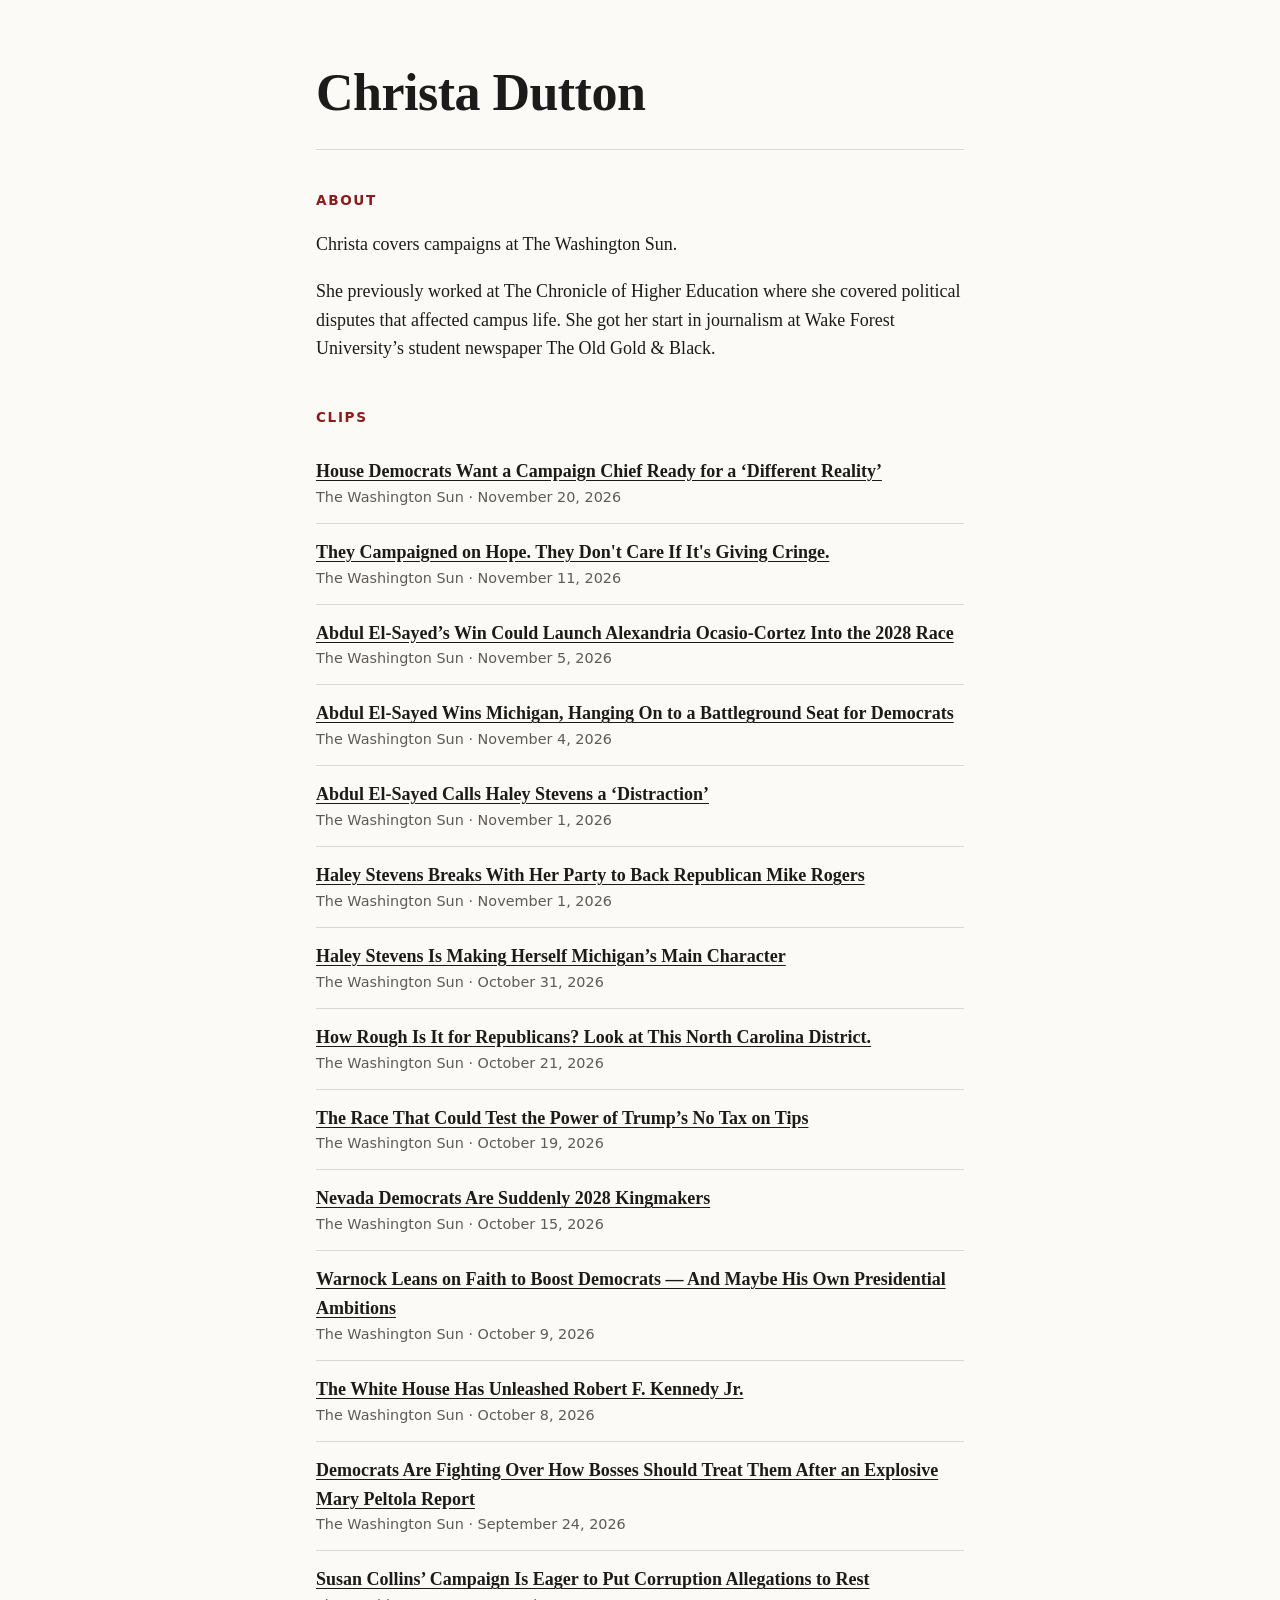
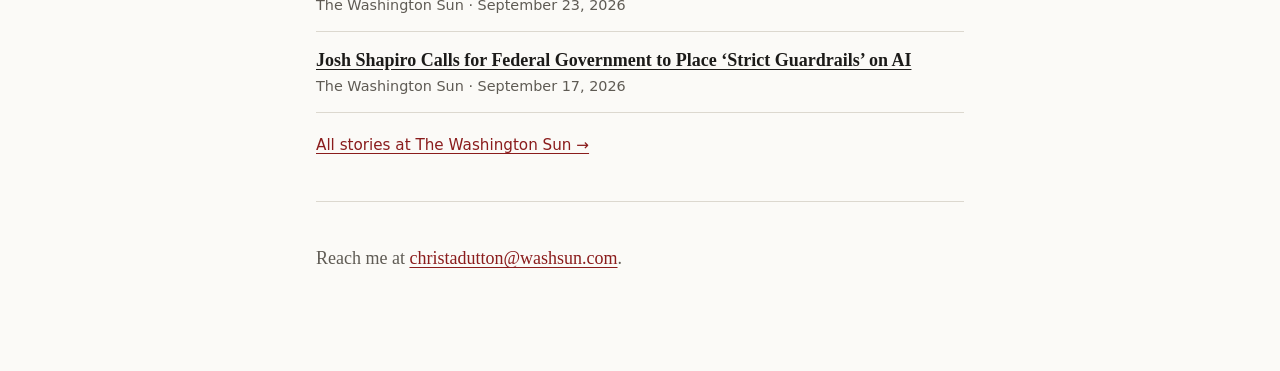
==== index.html @ 58c681e5 "Remove subtitle under name Co-Authored-By: Claude Opus 5.5 <noreply@anthropic.com> Claude-Session: h" ====
<!doctype html>
<html lang="en">
<head>
  <meta charset="utf-8">
  <meta name="viewport" content="width=device-width, initial-scale=1">
  <title>Christa Dutton</title>
  <meta name="description" content="Christa Dutton, campaigns reporter at The Washington Sun.">
  <style>
    :root {
      --bg: #fbfaf7;
      --text: #1c1b19;
      --muted: #5f5b54;
      --rule: #dcd8cf;
      --accent: #8a1c1c;
      --placeholder-bg: #f1eee6;
    }
    @media (prefers-color-scheme: dark) {
      :root {
        --bg: #141413;
        --text: #eeece7;
        --muted: #a8a49c;
        --rule: #34322e;
        --accent: #e07a6e;
        --placeholder-bg: #1e1d1b;
      }
    }
    * { box-sizing: border-box; }
    body {
      margin: 0;
      background: var(--bg);
      color: var(--text);
      font-family: Georgia, "Times New Roman", serif;
      font-size: 1.125rem;
      line-height: 1.6;
    }
    main {
      max-width: 680px;
      margin: 0 auto;
      padding: 64px 16px 80px;
    }
    header {
      border-bottom: 1px solid var(--rule);
      padding-bottom: 28px;
      margin-bottom: 40px;
    }
    h1 {
      margin: 0;
      font-size: clamp(2.25rem, 7vw, 3.25rem);
      line-height: 1.1;
      letter-spacing: -0.01em;
    }
    section { margin-bottom: 44px; }
    h2 {
      margin: 0 0 14px;
      font-family: system-ui, -apple-system, "Segoe UI", Roboto, sans-serif;
      font-size: 0.85rem;
      font-weight: 700;
      letter-spacing: 0.12em;
      text-transform: uppercase;
      color: var(--accent);
    }
    .placeholder {
      margin: 0;
      padding: 16px 18px;
      border: 1px dashed var(--rule);
      border-radius: 6px;
      background: var(--placeholder-bg);
      color: var(--muted);
      font-style: italic;
    }
    .clips {
      list-style: none;
      margin: 0;
      padding: 0;
    }
    .clips li {
      padding: 14px 0;
      border-bottom: 1px solid var(--rule);
    }
    .clips a { color: var(--text); font-weight: 700; }
    .clips .meta {
      display: block;
      color: var(--muted);
      font-family: system-ui, -apple-system, "Segoe UI", Roboto, sans-serif;
      font-size: 0.9rem;
    }
    .more { margin: 20px 0 0; font-family: system-ui, -apple-system, "Segoe UI", Roboto, sans-serif; font-size: 0.95rem; }
    a { color: var(--accent); text-underline-offset: 3px; }
    a:hover { text-decoration-thickness: 2px; }
    footer {
      border-top: 1px solid var(--rule);
      padding-top: 24px;
      color: var(--muted);
    }
  </style>
</head>
<body>
  <main>
    <header>
      <h1>Christa Dutton</h1>
    </header>

    <section id="about">
      <h2>About</h2>
      <p>Christa covers campaigns at The Washington Sun.</p>
      <p>She previously worked at The Chronicle of Higher Education where she covered political disputes that affected campus life. She got her start in journalism at Wake Forest University’s student newspaper The Old Gold &amp; Black.</p>
    </section>

    <section id="clips">
      <h2>Clips</h2>
      <!--
        CLIPS: to add a story, copy one <li>...</li> block below, paste it
        at the top of the list, and change the link, headline and date.
      -->
      <ul class="clips">
        <li>
          <a href="https://www.washingtonsun.com/campaigns/house-democrats-dccc-campaign-chief">House Democrats Want a Campaign Chief Ready for a ‘Different Reality’</a>
          <span class="meta">The Washington Sun · November 20, 2026</span>
        </li>
        <li>
          <a href="https://www.washingtonsun.com/congress/millennial-genz-politicians-hope-change">They Campaigned on Hope. They Don't Care If It's Giving Cringe.</a>
          <span class="meta">The Washington Sun · November 11, 2026</span>
        </li>
        <li>
          <a href="https://www.washingtonsun.com/campaigns/el-sayed-alexandria-ocasio-cortez-2028">Abdul El-Sayed’s Win Could Launch Alexandria Ocasio-Cortez Into the 2028 Race</a>
          <span class="meta">The Washington Sun · November 5, 2026</span>
        </li>
        <li>
          <a href="https://www.washingtonsun.com/campaigns/michigan-senate-midterm-results-2026">Abdul El-Sayed Wins Michigan, Hanging On to a Battleground Seat for Democrats</a>
          <span class="meta">The Washington Sun · November 4, 2026</span>
        </li>
        <li>
          <a href="https://www.washingtonsun.com/campaigns/abdul-el-sayed-haley-stevens-endorsement-reaction">Abdul El-Sayed Calls Haley Stevens a ‘Distraction’</a>
          <span class="meta">The Washington Sun · November 1, 2026</span>
        </li>
        <li>
          <a href="https://www.washingtonsun.com/campaigns/haley-stevens-event-mike-rogers">Haley Stevens Breaks With Her Party to Back Republican Mike Rogers</a>
          <span class="meta">The Washington Sun · November 1, 2026</span>
        </li>
        <li>
          <a href="https://www.washingtonsun.com/campaigns/haley-stevens-michigan-senate-general-election">Haley Stevens Is Making Herself Michigan’s Main Character</a>
          <span class="meta">The Washington Sun · October 31, 2026</span>
        </li>
        <li>
          <a href="https://www.washingtonsun.com/campaigns/north-carolina-ager-balkcom-midterms-race">How Rough Is It for Republicans? Look at This North Carolina District.</a>
          <span class="meta">The Washington Sun · October 21, 2026</span>
        </li>
        <li>
          <a href="https://www.washingtonsun.com/campaigns/no-tax-on-tips-nevada-third-district">The Race That Could Test the Power of Trump’s No Tax on Tips</a>
          <span class="meta">The Washington Sun · October 19, 2026</span>
        </li>
        <li>
          <a href="https://www.washingtonsun.com/campaigns/nevada-democrats-2028-kingmakers">Nevada Democrats Are Suddenly 2028 Kingmakers</a>
          <span class="meta">The Washington Sun · October 15, 2026</span>
        </li>
        <li>
          <a href="https://www.washingtonsun.com/campaigns/raphael-warnock-midterms-2028-presidential-race-faith">Warnock Leans on Faith to Boost Democrats — And Maybe His Own Presidential Ambitions</a>
          <span class="meta">The Washington Sun · October 9, 2026</span>
        </li>
        <li>
          <a href="https://www.washingtonsun.com/health-science/white-house-unleashed-robert-f-kennedy-jr">The White House Has Unleashed Robert F. Kennedy Jr.</a>
          <span class="meta">The Washington Sun · October 8, 2026</span>
        </li>
        <li>
          <a href="https://www.washingtonsun.com/campaigns/democratic-staffers-standards-mary-peltola">Democrats Are Fighting Over How Bosses Should Treat Them After an Explosive Mary Peltola Report</a>
          <span class="meta">The Washington Sun · September 24, 2026</span>
        </li>
        <li>
          <a href="https://www.washingtonsun.com/campaigns/susan-collins-campaign-corruption-allegations-response">Susan Collins’ Campaign Is Eager to Put Corruption Allegations to Rest</a>
          <span class="meta">The Washington Sun · September 23, 2026</span>
        </li>
        <li>
          <a href="https://www.washingtonsun.com/2028-election/josh-shapiro-federal-government-strict-guardrails-ai">Josh Shapiro Calls for Federal Government to Place ‘Strict Guardrails’ on AI</a>
          <span class="meta">The Washington Sun · September 17, 2026</span>
        </li>
      </ul>
      <p class="more"><a href="https://www.washingtonsun.com/christa-dutton">All stories at The Washington Sun →</a></p>
    </section>

    <footer>
      <p>Reach me at <a href="mailto:christadutton@washsun.com">christadutton@washsun.com</a>.</p>
    </footer>
  </main>
</body>
</html>
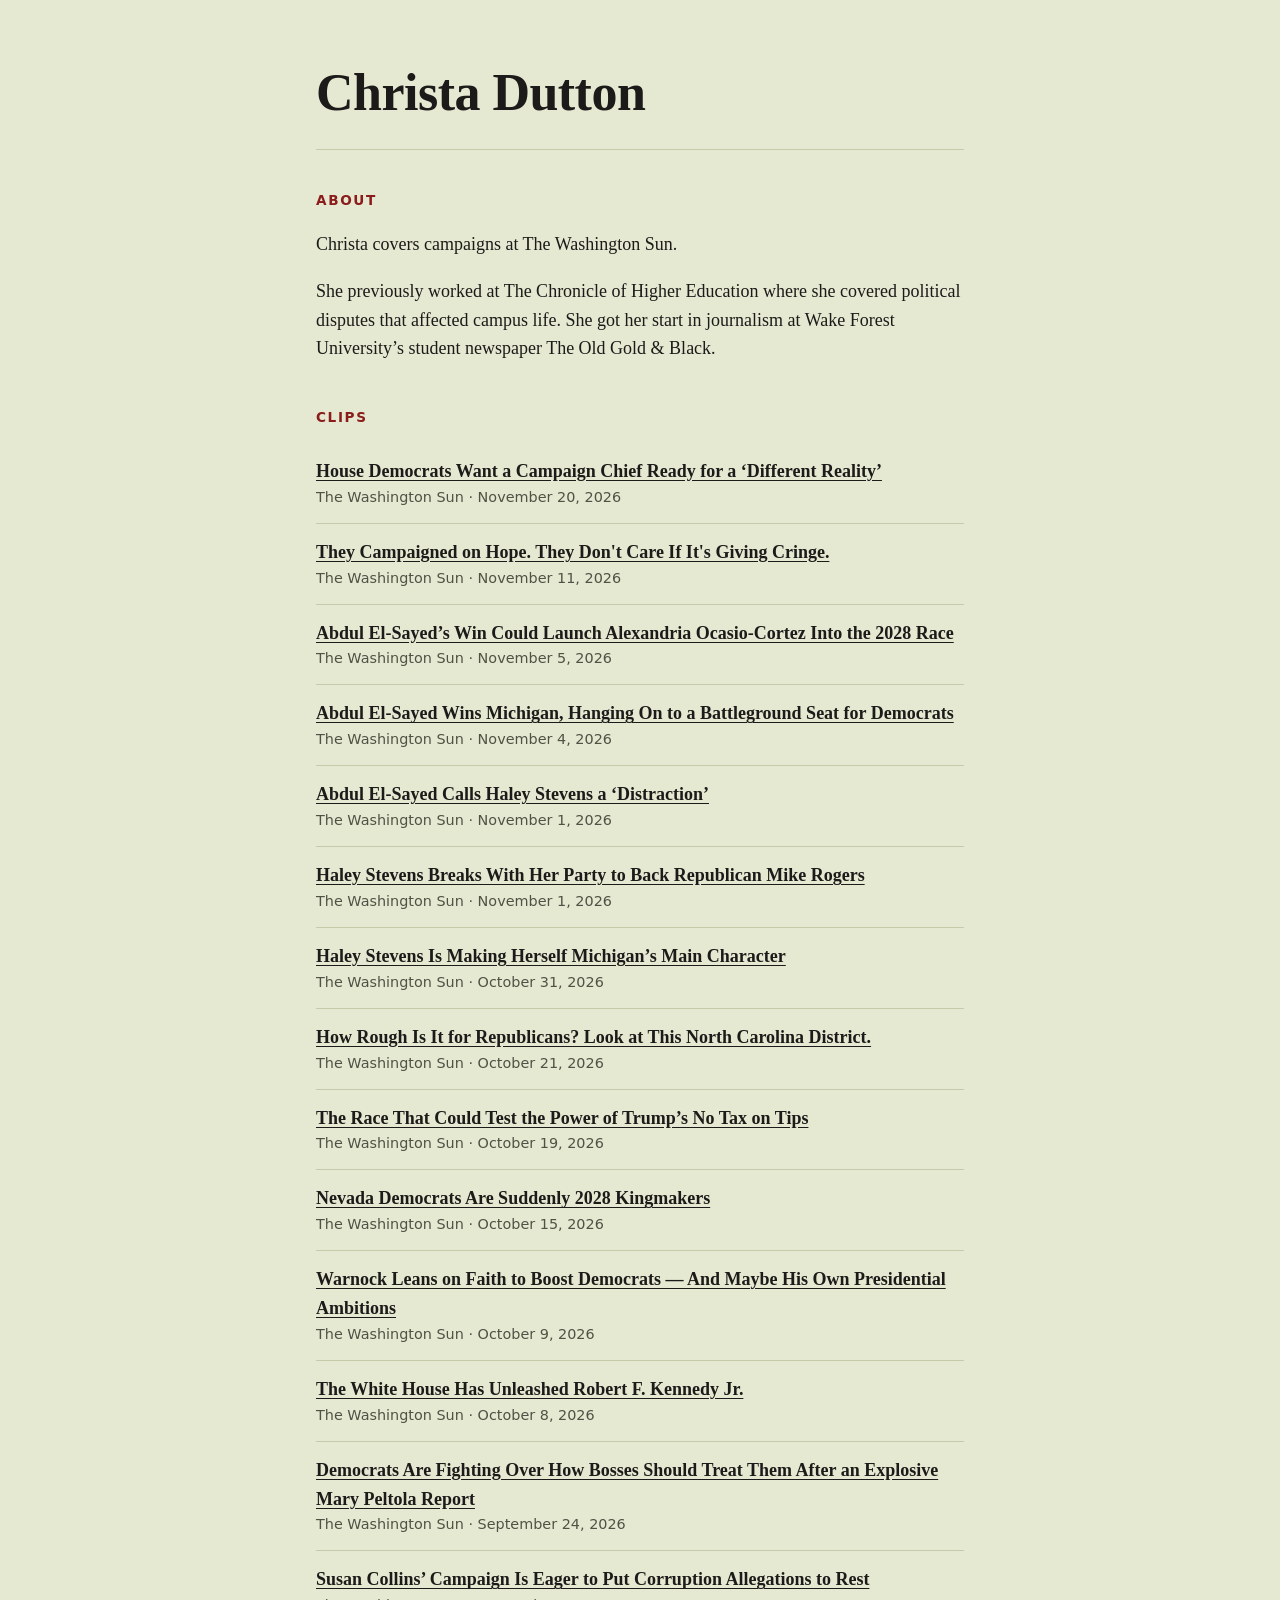
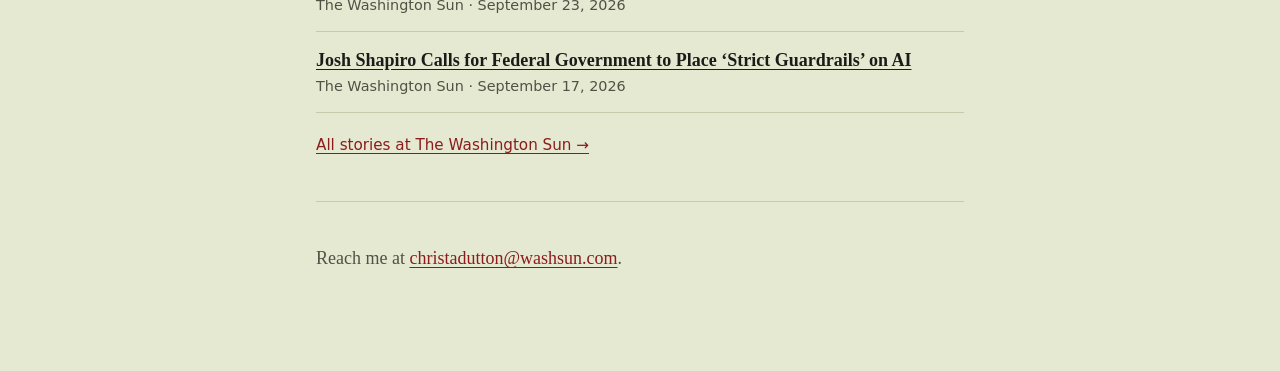
==== commit d3c6d516: "Change background to light olive green Co-Authored-By: Claude Opus 5.5 <noreply@anthropic.com> Claud" ====
--- a/index.html
+++ b/index.html
@@ -7,21 +7,21 @@
   <meta name="description" content="Christa Dutton, campaigns reporter at The Washington Sun.">
   <style>
     :root {
-      --bg: #fbfaf7;
+      --bg: #e6e9d2;
       --text: #1c1b19;
-      --muted: #5f5b54;
-      --rule: #dcd8cf;
+      --muted: #4f5244;
+      --rule: #c5cba8;
       --accent: #8a1c1c;
-      --placeholder-bg: #f1eee6;
+      --placeholder-bg: #dce0c3;
     }
     @media (prefers-color-scheme: dark) {
       :root {
-        --bg: #141413;
+        --bg: #1d2016;
         --text: #eeece7;
         --muted: #a8a49c;
-        --rule: #34322e;
+        --rule: #3b402d;
         --accent: #e07a6e;
-        --placeholder-bg: #1e1d1b;
+        --placeholder-bg: #262a1d;
       }
     }
     * { box-sizing: border-box; }
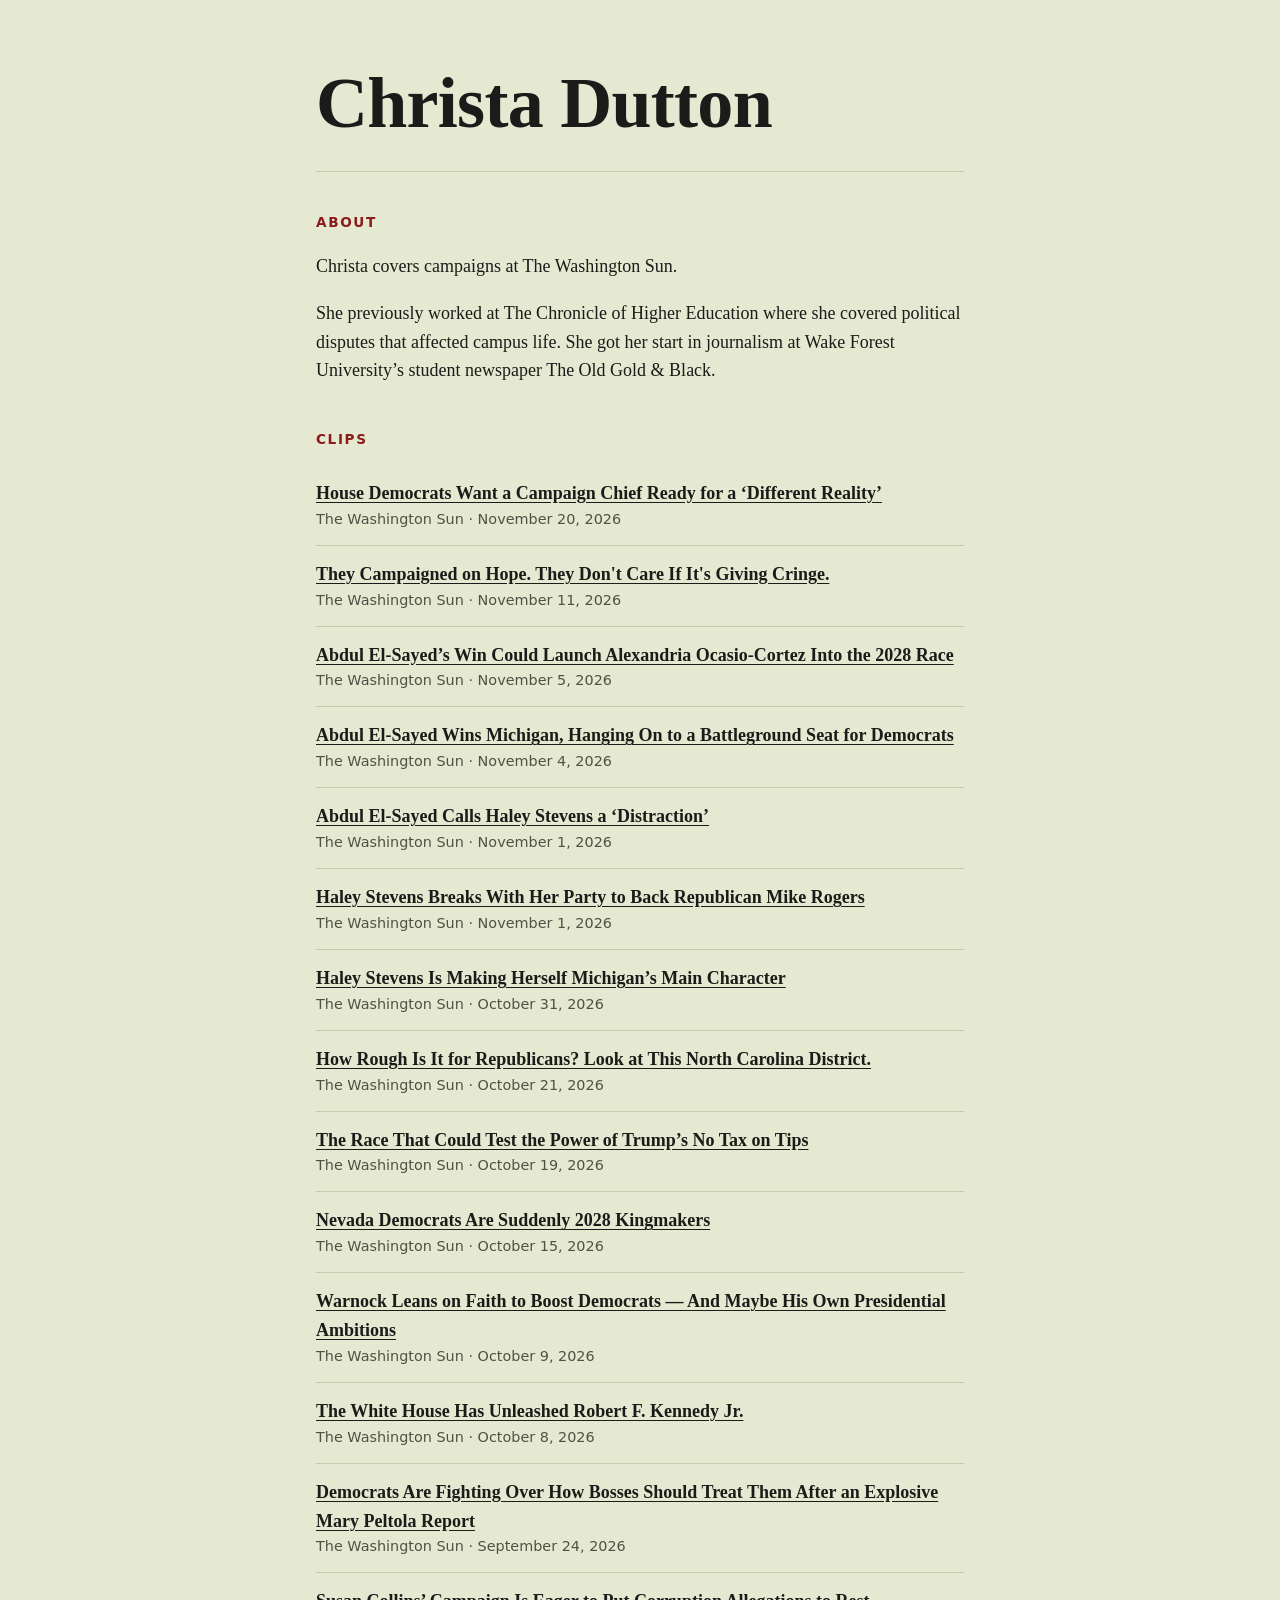
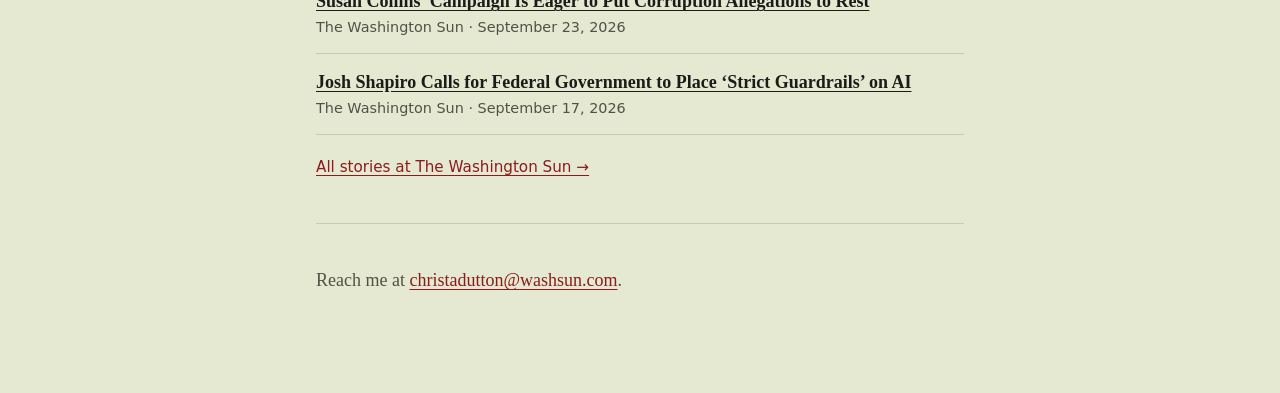
==== commit c433b478: "Enlarge name heading Co-Authored-By: Claude Opus 5.5 <noreply@anthropic.com> Claude-Session: https:/" ====
--- a/index.html
+++ b/index.html
@@ -45,7 +45,7 @@
     }
     h1 {
       margin: 0;
-      font-size: clamp(2.25rem, 7vw, 3.25rem);
+      font-size: clamp(2.75rem, 10vw, 4.5rem);
       line-height: 1.1;
       letter-spacing: -0.01em;
     }
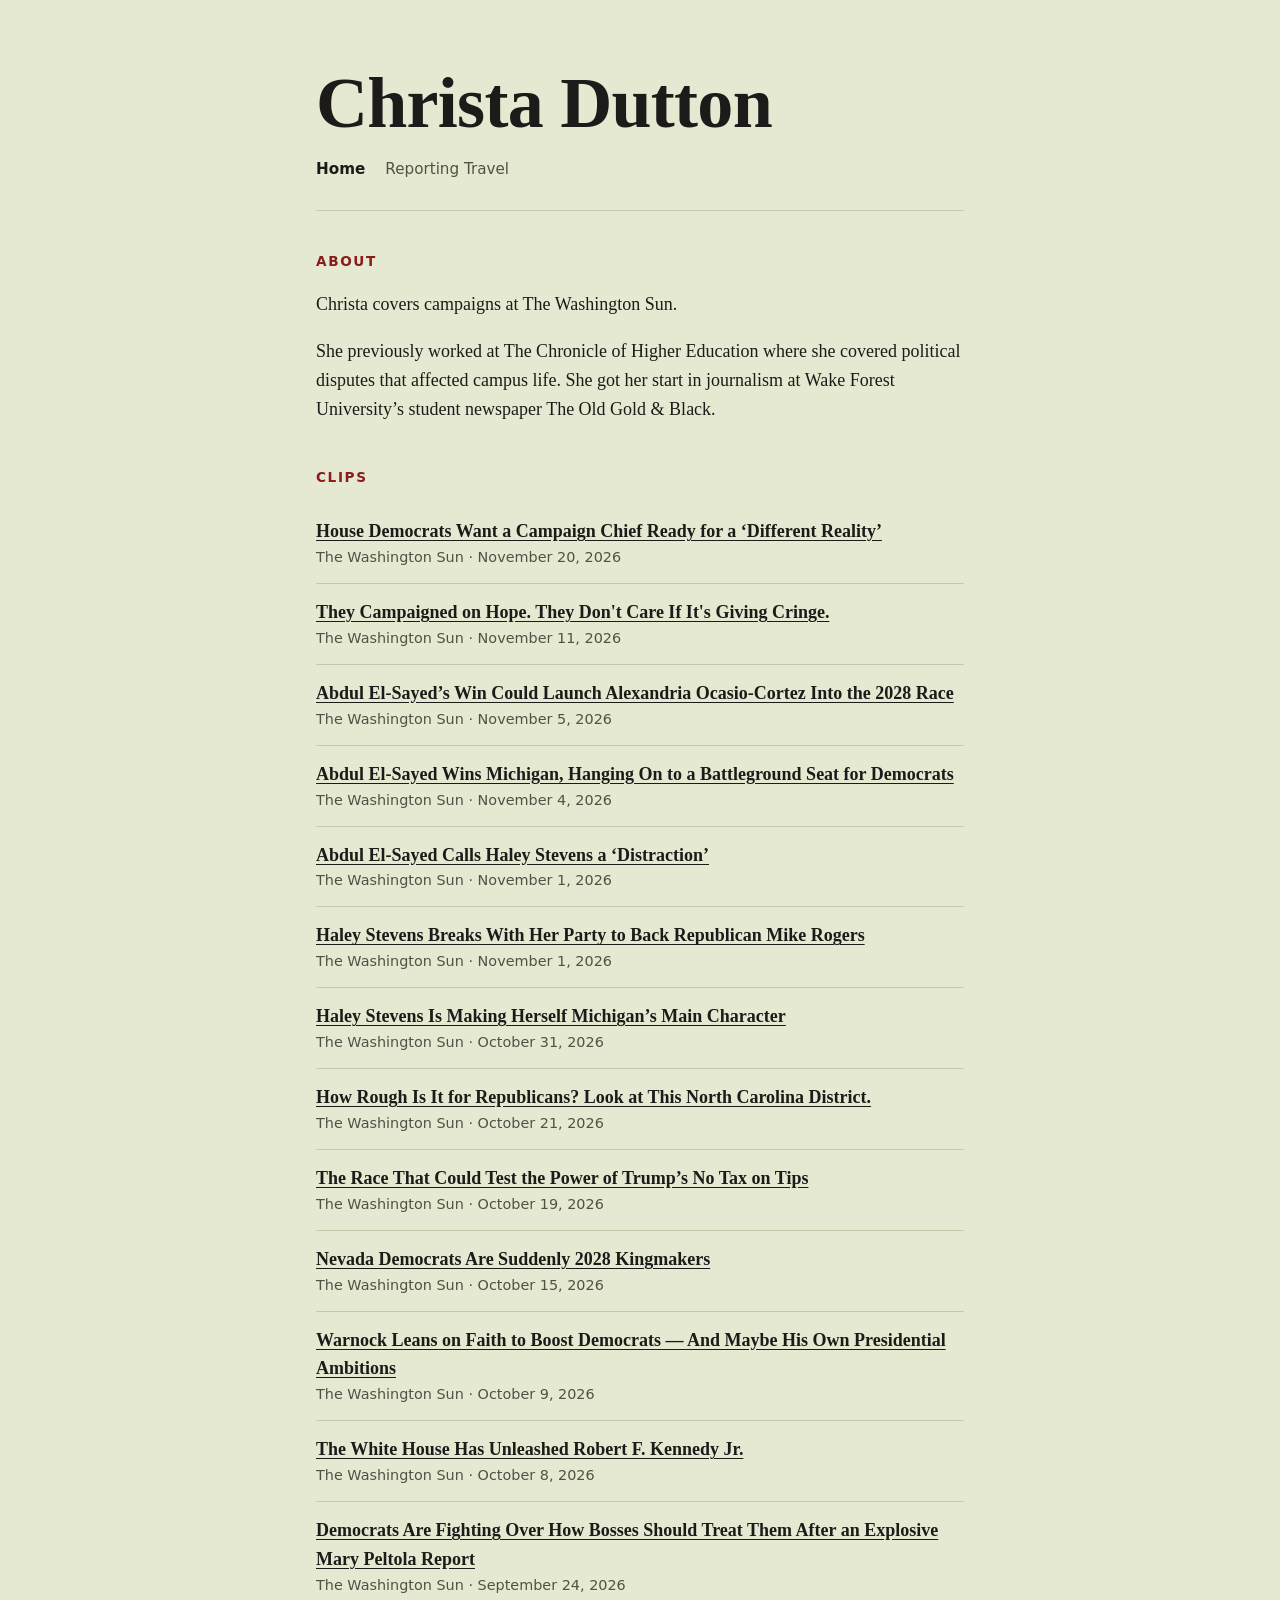
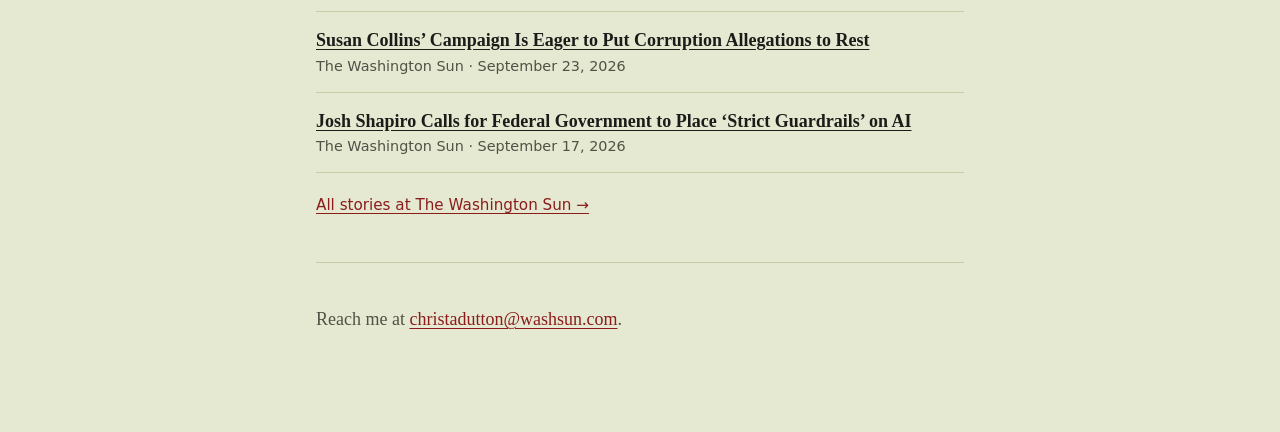
==== commit a0cb69dd: "Add Reporting Travel page with site navigation Move shared styles into style.css so both pages match" ====
--- a/index.html
+++ b/index.html
@@ -5,99 +5,16 @@
   <meta name="viewport" content="width=device-width, initial-scale=1">
   <title>Christa Dutton</title>
   <meta name="description" content="Christa Dutton, campaigns reporter at The Washington Sun.">
-  <style>
-    :root {
-      --bg: #e6e9d2;
-      --text: #1c1b19;
-      --muted: #4f5244;
-      --rule: #c5cba8;
-      --accent: #8a1c1c;
-      --placeholder-bg: #dce0c3;
-    }
-    @media (prefers-color-scheme: dark) {
-      :root {
-        --bg: #1d2016;
-        --text: #eeece7;
-        --muted: #a8a49c;
-        --rule: #3b402d;
-        --accent: #e07a6e;
-        --placeholder-bg: #262a1d;
-      }
-    }
-    * { box-sizing: border-box; }
-    body {
-      margin: 0;
-      background: var(--bg);
-      color: var(--text);
-      font-family: Georgia, "Times New Roman", serif;
-      font-size: 1.125rem;
-      line-height: 1.6;
-    }
-    main {
-      max-width: 680px;
-      margin: 0 auto;
-      padding: 64px 16px 80px;
-    }
-    header {
-      border-bottom: 1px solid var(--rule);
-      padding-bottom: 28px;
-      margin-bottom: 40px;
-    }
-    h1 {
-      margin: 0;
-      font-size: clamp(2.75rem, 10vw, 4.5rem);
-      line-height: 1.1;
-      letter-spacing: -0.01em;
-    }
-    section { margin-bottom: 44px; }
-    h2 {
-      margin: 0 0 14px;
-      font-family: system-ui, -apple-system, "Segoe UI", Roboto, sans-serif;
-      font-size: 0.85rem;
-      font-weight: 700;
-      letter-spacing: 0.12em;
-      text-transform: uppercase;
-      color: var(--accent);
-    }
-    .placeholder {
-      margin: 0;
-      padding: 16px 18px;
-      border: 1px dashed var(--rule);
-      border-radius: 6px;
-      background: var(--placeholder-bg);
-      color: var(--muted);
-      font-style: italic;
-    }
-    .clips {
-      list-style: none;
-      margin: 0;
-      padding: 0;
-    }
-    .clips li {
-      padding: 14px 0;
-      border-bottom: 1px solid var(--rule);
-    }
-    .clips a { color: var(--text); font-weight: 700; }
-    .clips .meta {
-      display: block;
-      color: var(--muted);
-      font-family: system-ui, -apple-system, "Segoe UI", Roboto, sans-serif;
-      font-size: 0.9rem;
-    }
-    .more { margin: 20px 0 0; font-family: system-ui, -apple-system, "Segoe UI", Roboto, sans-serif; font-size: 0.95rem; }
-    a { color: var(--accent); text-underline-offset: 3px; }
-    a:hover { text-decoration-thickness: 2px; }
-    footer {
-      border-top: 1px solid var(--rule);
-      padding-top: 24px;
-      color: var(--muted);
-    }
-  </style>
+  <link rel="stylesheet" href="style.css">
 </head>
 <body>
   <main>
     <header>
       <h1>Christa Dutton</h1>
+      <nav aria-label="Site">
+        <a href="./" aria-current="page">Home</a>
+        <a href="reporting-travel.html">Reporting Travel</a>
+      </nav>
     </header>
 
     <section id="about">
--- a/style.css
+++ b/style.css
@@ -0,0 +1,98 @@
+:root {
+  --bg: #e6e9d2;
+  --text: #1c1b19;
+  --muted: #4f5244;
+  --rule: #c5cba8;
+  --accent: #8a1c1c;
+  --placeholder-bg: #dce0c3;
+}
+@media (prefers-color-scheme: dark) {
+  :root {
+    --bg: #1d2016;
+    --text: #eeece7;
+    --muted: #a8a49c;
+    --rule: #3b402d;
+    --accent: #e07a6e;
+    --placeholder-bg: #262a1d;
+  }
+}
+* { box-sizing: border-box; }
+body {
+  margin: 0;
+  background: var(--bg);
+  color: var(--text);
+  font-family: Georgia, "Times New Roman", serif;
+  font-size: 1.125rem;
+  line-height: 1.6;
+}
+main {
+  max-width: 680px;
+  margin: 0 auto;
+  padding: 64px 16px 80px;
+}
+header {
+  border-bottom: 1px solid var(--rule);
+  padding-bottom: 28px;
+  margin-bottom: 40px;
+}
+h1 {
+  margin: 0;
+  font-size: clamp(2.75rem, 10vw, 4.5rem);
+  line-height: 1.1;
+  letter-spacing: -0.01em;
+}
+section { margin-bottom: 44px; }
+h2 {
+  margin: 0 0 14px;
+  font-family: system-ui, -apple-system, "Segoe UI", Roboto, sans-serif;
+  font-size: 0.85rem;
+  font-weight: 700;
+  letter-spacing: 0.12em;
+  text-transform: uppercase;
+  color: var(--accent);
+}
+.placeholder {
+  margin: 0;
+  padding: 16px 18px;
+  border: 1px dashed var(--rule);
+  border-radius: 6px;
+  background: var(--placeholder-bg);
+  color: var(--muted);
+  font-style: italic;
+}
+.clips {
+  list-style: none;
+  margin: 0;
+  padding: 0;
+}
+.clips li {
+  padding: 14px 0;
+  border-bottom: 1px solid var(--rule);
+}
+.clips a { color: var(--text); font-weight: 700; }
+.clips .meta {
+  display: block;
+  color: var(--muted);
+  font-family: system-ui, -apple-system, "Segoe UI", Roboto, sans-serif;
+  font-size: 0.9rem;
+}
+.more { margin: 20px 0 0; font-family: system-ui, -apple-system, "Segoe UI", Roboto, sans-serif; font-size: 0.95rem; }
+a { color: var(--accent); text-underline-offset: 3px; }
+a:hover { text-decoration-thickness: 2px; }
+footer {
+  border-top: 1px solid var(--rule);
+  padding-top: 24px;
+  color: var(--muted);
+}
+nav {
+  margin-top: 14px;
+  display: flex;
+  flex-wrap: wrap;
+  gap: 6px 20px;
+  font-family: system-ui, -apple-system, "Segoe UI", Roboto, sans-serif;
+  font-size: 0.95rem;
+}
+nav a { color: var(--muted); text-decoration: none; }
+nav a:hover { color: var(--accent); }
+nav a[aria-current="page"] { color: var(--text); font-weight: 700; }
+h1 a { color: inherit; text-decoration: none; }
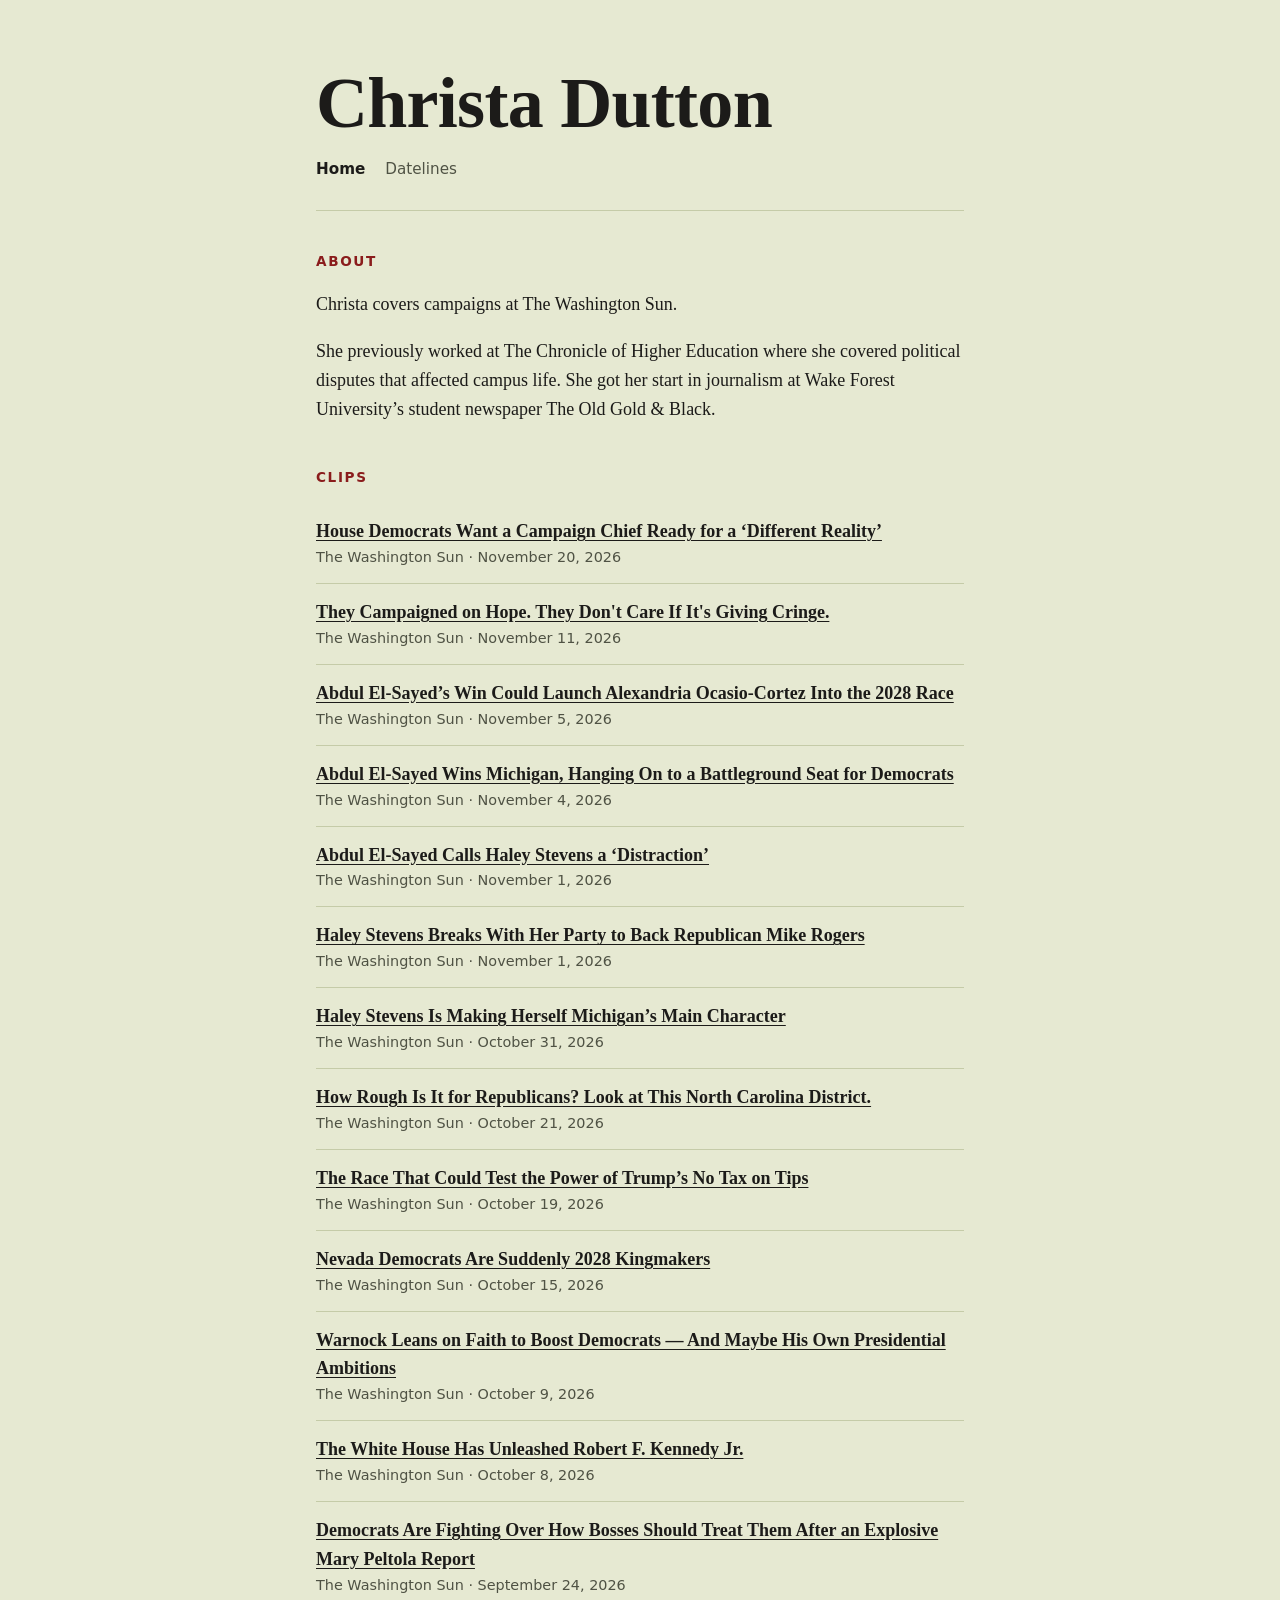
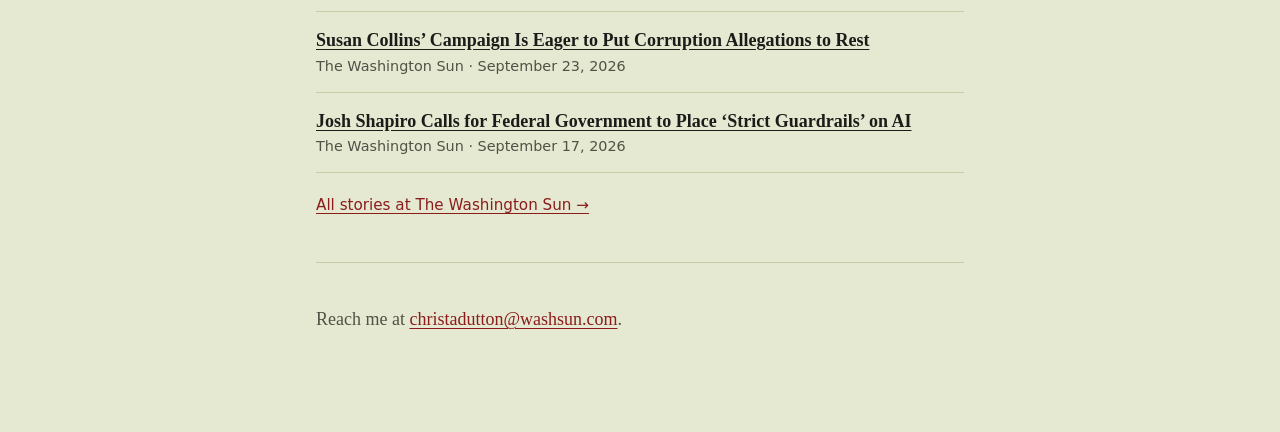
==== commit 222de171: "Rename Reporting Travel page to Datelines Old reporting-travel.html now redirects to datelines.html." ====
--- a/index.html
+++ b/index.html
@@ -13,7 +13,7 @@
       <h1>Christa Dutton</h1>
       <nav aria-label="Site">
         <a href="./" aria-current="page">Home</a>
-        <a href="reporting-travel.html">Reporting Travel</a>
+        <a href="datelines.html">Datelines</a>
       </nav>
     </header>
 
--- a/style.css
+++ b/style.css
@@ -5,6 +5,8 @@
   --rule: #c5cba8;
   --accent: #8a1c1c;
   --placeholder-bg: #dce0c3;
+  --map-land: #d3d8b6;
+  --map-visited: #b4bd86;
 }
 @media (prefers-color-scheme: dark) {
   :root {
@@ -14,6 +16,8 @@
     --rule: #3b402d;
     --accent: #e07a6e;
     --placeholder-bg: #262a1d;
+    --map-land: #2e3324;
+    --map-visited: #4a5434;
   }
 }
 * { box-sizing: border-box; }
@@ -96,3 +100,42 @@
 nav a:hover { color: var(--accent); }
 nav a[aria-current="page"] { color: var(--text); font-weight: 700; }
 h1 a { color: inherit; text-decoration: none; }
+.trip { margin-bottom: 36px; }
+h3 {
+  margin: 0;
+  font-size: 1.5rem;
+  line-height: 1.25;
+}
+.when {
+  margin: 2px 0 6px;
+  color: var(--muted);
+  font-family: system-ui, -apple-system, "Segoe UI", Roboto, sans-serif;
+  font-size: 0.95rem;
+}
+.map { margin: 0 0 36px; }
+.map svg { display: block; width: 100%; height: auto; }
+.map-states path { fill: var(--map-land); }
+.map-states path.visited { fill: var(--map-visited); }
+.map-borders { fill: none; stroke: var(--bg); stroke-width: 1.2; stroke-linejoin: round; }
+.map-pins circle { fill: var(--accent); stroke: var(--bg); stroke-width: 2.5; }
+.map-pins a:hover circle, .map-pins a:focus circle { r: 9; }
+.map-label {
+  font-family: system-ui, -apple-system, "Segoe UI", Roboto, sans-serif;
+  font-size: 22px;
+  font-weight: 600;
+  fill: var(--text);
+  paint-order: stroke;
+  stroke: var(--bg);
+  stroke-width: 5px;
+  stroke-linejoin: round;
+}
+.map figcaption {
+  margin-top: 8px;
+  color: var(--muted);
+  font-family: system-ui, -apple-system, "Segoe UI", Roboto, sans-serif;
+  font-size: 0.9rem;
+}
+@media (max-width: 520px) {
+  .map-label { font-size: 32px; stroke-width: 7px; }
+  .map-pins circle { r: 9; }
+}
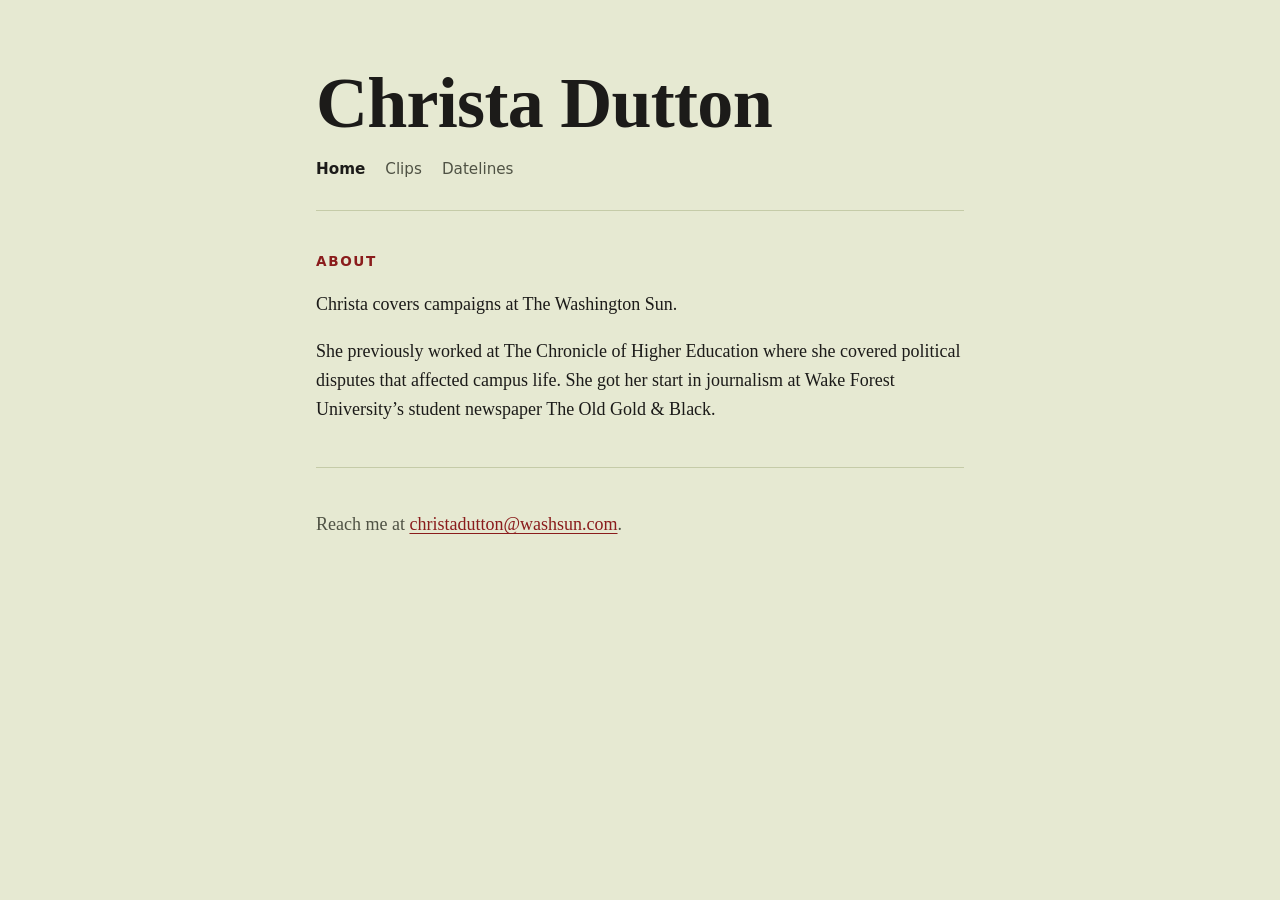
==== commit 62743ee1: "Move Clips to their own page Co-Authored-By: Claude Opus 5.5 <noreply@anthropic.com> Claude-Session:" ====
--- a/index.html
+++ b/index.html
@@ -13,6 +13,7 @@
       <h1>Christa Dutton</h1>
       <nav aria-label="Site">
         <a href="./" aria-current="page">Home</a>
+        <a href="clips.html">Clips</a>
         <a href="datelines.html">Datelines</a>
       </nav>
     </header>
@@ -23,77 +24,6 @@
       <p>She previously worked at The Chronicle of Higher Education where she covered political disputes that affected campus life. She got her start in journalism at Wake Forest University’s student newspaper The Old Gold &amp; Black.</p>
     </section>
 
-    <section id="clips">
-      <h2>Clips</h2>
-      <!--
-        CLIPS: to add a story, copy one <li>...</li> block below, paste it
-        at the top of the list, and change the link, headline and date.
-      -->
-      <ul class="clips">
-        <li>
-          <a href="https://www.washingtonsun.com/campaigns/house-democrats-dccc-campaign-chief">House Democrats Want a Campaign Chief Ready for a ‘Different Reality’</a>
-          <span class="meta">The Washington Sun · November 20, 2026</span>
-        </li>
-        <li>
-          <a href="https://www.washingtonsun.com/congress/millennial-genz-politicians-hope-change">They Campaigned on Hope. They Don't Care If It's Giving Cringe.</a>
-          <span class="meta">The Washington Sun · November 11, 2026</span>
-        </li>
-        <li>
-          <a href="https://www.washingtonsun.com/campaigns/el-sayed-alexandria-ocasio-cortez-2028">Abdul El-Sayed’s Win Could Launch Alexandria Ocasio-Cortez Into the 2028 Race</a>
-          <span class="meta">The Washington Sun · November 5, 2026</span>
-        </li>
-        <li>
-          <a href="https://www.washingtonsun.com/campaigns/michigan-senate-midterm-results-2026">Abdul El-Sayed Wins Michigan, Hanging On to a Battleground Seat for Democrats</a>
-          <span class="meta">The Washington Sun · November 4, 2026</span>
-        </li>
-        <li>
-          <a href="https://www.washingtonsun.com/campaigns/abdul-el-sayed-haley-stevens-endorsement-reaction">Abdul El-Sayed Calls Haley Stevens a ‘Distraction’</a>
-          <span class="meta">The Washington Sun · November 1, 2026</span>
-        </li>
-        <li>
-          <a href="https://www.washingtonsun.com/campaigns/haley-stevens-event-mike-rogers">Haley Stevens Breaks With Her Party to Back Republican Mike Rogers</a>
-          <span class="meta">The Washington Sun · November 1, 2026</span>
-        </li>
-        <li>
-          <a href="https://www.washingtonsun.com/campaigns/haley-stevens-michigan-senate-general-election">Haley Stevens Is Making Herself Michigan’s Main Character</a>
-          <span class="meta">The Washington Sun · October 31, 2026</span>
-        </li>
-        <li>
-          <a href="https://www.washingtonsun.com/campaigns/north-carolina-ager-balkcom-midterms-race">How Rough Is It for Republicans? Look at This North Carolina District.</a>
-          <span class="meta">The Washington Sun · October 21, 2026</span>
-        </li>
-        <li>
-          <a href="https://www.washingtonsun.com/campaigns/no-tax-on-tips-nevada-third-district">The Race That Could Test the Power of Trump’s No Tax on Tips</a>
-          <span class="meta">The Washington Sun · October 19, 2026</span>
-        </li>
-        <li>
-          <a href="https://www.washingtonsun.com/campaigns/nevada-democrats-2028-kingmakers">Nevada Democrats Are Suddenly 2028 Kingmakers</a>
-          <span class="meta">The Washington Sun · October 15, 2026</span>
-        </li>
-        <li>
-          <a href="https://www.washingtonsun.com/campaigns/raphael-warnock-midterms-2028-presidential-race-faith">Warnock Leans on Faith to Boost Democrats — And Maybe His Own Presidential Ambitions</a>
-          <span class="meta">The Washington Sun · October 9, 2026</span>
-        </li>
-        <li>
-          <a href="https://www.washingtonsun.com/health-science/white-house-unleashed-robert-f-kennedy-jr">The White House Has Unleashed Robert F. Kennedy Jr.</a>
-          <span class="meta">The Washington Sun · October 8, 2026</span>
-        </li>
-        <li>
-          <a href="https://www.washingtonsun.com/campaigns/democratic-staffers-standards-mary-peltola">Democrats Are Fighting Over How Bosses Should Treat Them After an Explosive Mary Peltola Report</a>
-          <span class="meta">The Washington Sun · September 24, 2026</span>
-        </li>
-        <li>
-          <a href="https://www.washingtonsun.com/campaigns/susan-collins-campaign-corruption-allegations-response">Susan Collins’ Campaign Is Eager to Put Corruption Allegations to Rest</a>
-          <span class="meta">The Washington Sun · September 23, 2026</span>
-        </li>
-        <li>
-          <a href="https://www.washingtonsun.com/2028-election/josh-shapiro-federal-government-strict-guardrails-ai">Josh Shapiro Calls for Federal Government to Place ‘Strict Guardrails’ on AI</a>
-          <span class="meta">The Washington Sun · September 17, 2026</span>
-        </li>
-      </ul>
-      <p class="more"><a href="https://www.washingtonsun.com/christa-dutton">All stories at The Washington Sun →</a></p>
-    </section>
-
     <footer>
       <p>Reach me at <a href="mailto:christadutton@washsun.com">christadutton@washsun.com</a>.</p>
     </footer>
--- a/style.css
+++ b/style.css
@@ -5,8 +5,7 @@
   --rule: #c5cba8;
   --accent: #8a1c1c;
   --placeholder-bg: #dce0c3;
-  --map-land: #d3d8b6;
-  --map-visited: #b4bd86;
+  --map-ink: #3d4230;
 }
 @media (prefers-color-scheme: dark) {
   :root {
@@ -16,8 +15,7 @@
     --rule: #3b402d;
     --accent: #e07a6e;
     --placeholder-bg: #262a1d;
-    --map-land: #2e3324;
-    --map-visited: #4a5434;
+    --map-ink: #c9ccb8;
   }
 }
 * { box-sizing: border-box; }
@@ -112,21 +110,26 @@
   font-family: system-ui, -apple-system, "Segoe UI", Roboto, sans-serif;
   font-size: 0.95rem;
 }
-.map { margin: 0 0 36px; }
+.map { margin: 0 0 36px; position: relative; }
 .map svg { display: block; width: 100%; height: auto; }
-.map-states path { fill: var(--map-land); }
-.map-states path.visited { fill: var(--map-visited); }
-.map-borders { fill: none; stroke: var(--bg); stroke-width: 1.2; stroke-linejoin: round; }
+.map-outline {
+  fill: none;
+  stroke: var(--map-ink);
+  stroke-width: 1.3;
+  stroke-linejoin: round;
+  stroke-linecap: round;
+}
+.map-outline-b { stroke-width: 0.9; opacity: 0.45; }
 .map-pins circle { fill: var(--accent); stroke: var(--bg); stroke-width: 2.5; }
 .map-pins a:hover circle, .map-pins a:focus circle { r: 9; }
 .map-label {
-  font-family: system-ui, -apple-system, "Segoe UI", Roboto, sans-serif;
-  font-size: 22px;
-  font-weight: 600;
+  font-family: Georgia, "Times New Roman", serif;
+  font-size: 23px;
+  font-weight: 700;
   fill: var(--text);
   paint-order: stroke;
   stroke: var(--bg);
-  stroke-width: 5px;
+  stroke-width: 6px;
   stroke-linejoin: round;
 }
 .map figcaption {
@@ -136,6 +139,34 @@
   font-size: 0.9rem;
 }
 @media (max-width: 520px) {
-  .map-label { font-size: 32px; stroke-width: 7px; }
+  .map-label { font-size: 33px; stroke-width: 8px; }
   .map-pins circle { r: 9; }
 }
+.map-pins .pin { cursor: pointer; }
+.map-pins .pin:hover .map-label { fill: var(--accent); }
+.map-tip {
+  position: absolute;
+  z-index: 2;
+  max-width: 280px;
+  padding: 10px 14px;
+  background: var(--bg);
+  border: 1px solid var(--map-ink);
+  border-radius: 4px;
+  box-shadow: 0 4px 14px rgba(0, 0, 0, 0.15);
+  pointer-events: none;
+  font-size: 0.85rem;
+  line-height: 1.35;
+}
+.map-tip[hidden] { display: none; }
+.map-tip-city {
+  margin: 0 0 6px;
+  color: var(--accent);
+  font-family: system-ui, -apple-system, "Segoe UI", Roboto, sans-serif;
+  font-size: 0.75rem;
+  font-weight: 700;
+  letter-spacing: 0.1em;
+  text-transform: uppercase;
+}
+.map-tip ul { margin: 0; padding: 0; list-style: none; }
+.map-tip li { font-weight: 700; }
+.map-tip li + li { margin-top: 5px; padding-top: 5px; border-top: 1px solid var(--rule); }
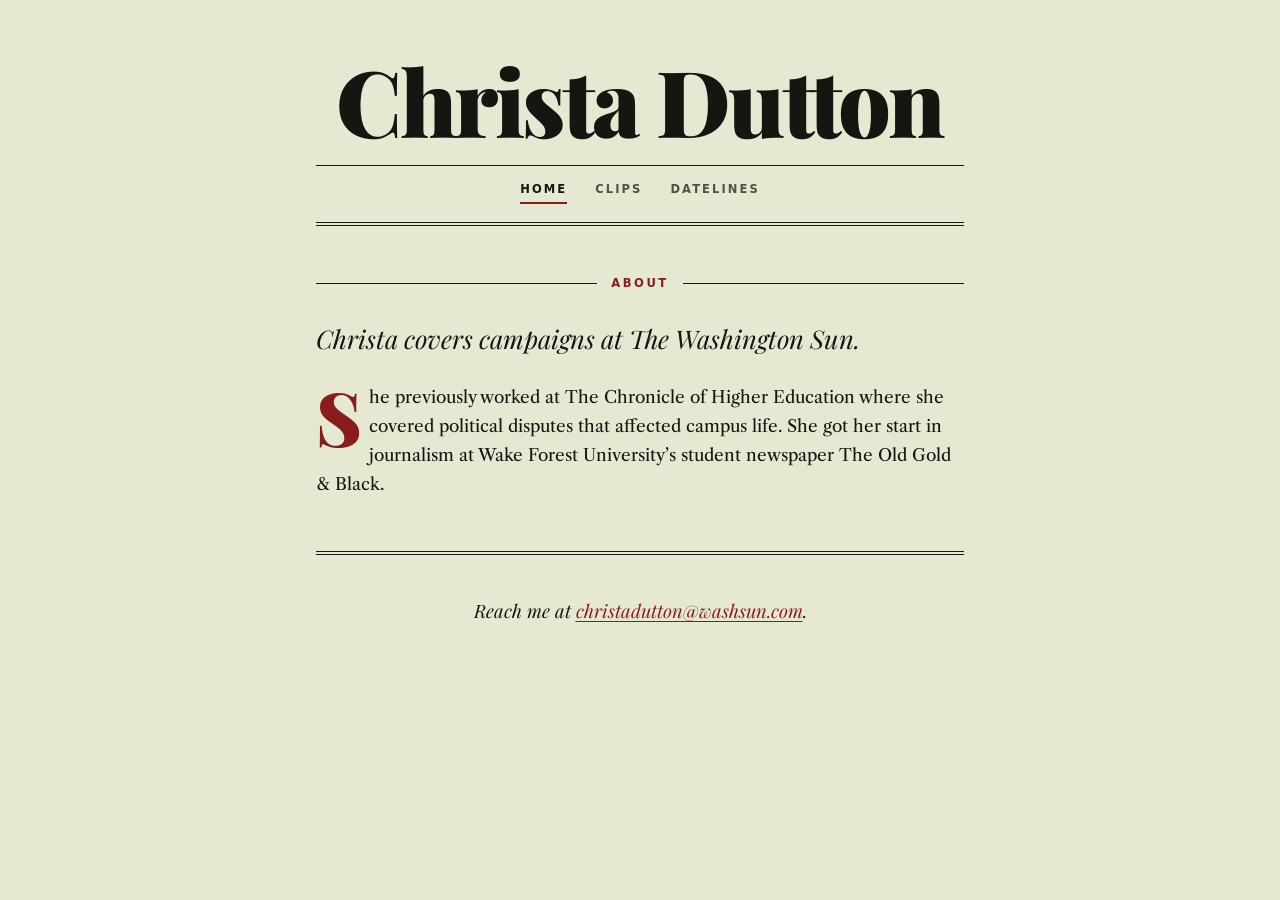
==== commit e434d419: "Restyle site with magazine-inspired typography Didone display headlines, Caslon body text, centered " ====
--- a/index.html
+++ b/index.html
@@ -5,6 +5,9 @@
   <meta name="viewport" content="width=device-width, initial-scale=1">
   <title>Christa Dutton</title>
   <meta name="description" content="Christa Dutton, campaigns reporter at The Washington Sun.">
+  <link rel="preconnect" href="https://fonts.googleapis.com">
+  <link rel="preconnect" href="https://fonts.gstatic.com" crossorigin>
+  <link rel="stylesheet" href="https://fonts.googleapis.com/css2?family=Libre+Caslon+Text:ital,wght@0,400;0,700;1,400&family=Playfair+Display:ital,wght@0,400;0,700;0,900;1,400;1,700&display=swap">
   <link rel="stylesheet" href="style.css">
 </head>
 <body>
--- a/style.css
+++ b/style.css
@@ -1,19 +1,30 @@
+/*
+  Look: a crossover of a literary weekly and a fashion-forward culture site.
+  - Literary: Caslon body text, centered masthead, double rules, drop cap, small caps.
+  - Fashion: high-contrast Didone display type, big italics, tight headlines,
+    tracked-out uppercase labels.
+*/
 :root {
   --bg: #e6e9d2;
-  --text: #1c1b19;
+  --text: #161512;
   --muted: #4f5244;
-  --rule: #c5cba8;
+  --rule: #b9bf9a;
+  --ink-rule: #161512;
   --accent: #8a1c1c;
   --placeholder-bg: #dce0c3;
   --map-ink: #3d4230;
+  --display: "Playfair Display", "Didot", "Bodoni 72", Georgia, serif;
+  --body: "Libre Caslon Text", "Big Caslon", Georgia, "Times New Roman", serif;
+  --label: system-ui, -apple-system, "Segoe UI", Roboto, "Helvetica Neue", sans-serif;
 }
 @media (prefers-color-scheme: dark) {
   :root {
     --bg: #1d2016;
-    --text: #eeece7;
-    --muted: #a8a49c;
-    --rule: #3b402d;
-    --accent: #e07a6e;
+    --text: #efede6;
+    --muted: #aaa79d;
+    --rule: #424832;
+    --ink-rule: #efede6;
+    --accent: #e8857a;
     --placeholder-bg: #262a1d;
     --map-ink: #c9ccb8;
   }
@@ -23,94 +34,179 @@
   margin: 0;
   background: var(--bg);
   color: var(--text);
-  font-family: Georgia, "Times New Roman", serif;
-  font-size: 1.125rem;
-  line-height: 1.6;
+  font-family: var(--body);
+  font-size: 1.0625rem;
+  line-height: 1.7;
+  -webkit-font-smoothing: antialiased;
+  font-variant-numeric: lining-nums;
 }
 main {
   max-width: 680px;
   margin: 0 auto;
-  padding: 64px 16px 80px;
-}
+  padding: 56px 16px 80px;
+}
+
+/* ---------- Masthead ---------- */
 header {
+  text-align: center;
+  padding-bottom: 18px;
+  margin-bottom: 48px;
+  border-bottom: 4px double var(--ink-rule);
+}
+h1 {
+  margin: 0;
+  font-family: var(--display);
+  font-size: clamp(3rem, 13vw, 5.75rem);
+  font-weight: 900;
+  line-height: 0.95;
+  letter-spacing: -0.03em;
+}
+h1 a { color: inherit; text-decoration: none; }
+nav {
+  margin-top: 22px;
+  padding-top: 12px;
+  border-top: 1px solid var(--ink-rule);
+  display: flex;
+  justify-content: center;
+  flex-wrap: wrap;
+  gap: 6px 28px;
+  font-family: var(--label);
+  font-size: 0.72rem;
+  font-weight: 600;
+  letter-spacing: 0.18em;
+  text-transform: uppercase;
+}
+nav a { color: var(--muted); text-decoration: none; padding: 2px 0; }
+nav a:hover { color: var(--accent); }
+nav a[aria-current="page"] { color: var(--text); border-bottom: 2px solid var(--accent); }
+
+/* ---------- Section heads ---------- */
+section { margin-bottom: 52px; }
+h2 {
+  display: flex;
+  align-items: center;
+  gap: 14px;
+  margin: 0 0 28px;
+  font-family: var(--label);
+  font-size: 0.72rem;
+  font-weight: 700;
+  letter-spacing: 0.22em;
+  text-transform: uppercase;
+  color: var(--accent);
+}
+h2::before, h2::after {
+  content: "";
+  flex: 1;
+  border-top: 1px solid var(--ink-rule);
+}
+
+/* ---------- About ---------- */
+#about p { margin: 0 0 1.1em; }
+#about p:first-of-type {
+  font-family: var(--display);
+  font-style: italic;
+  font-size: 1.6rem;
+  line-height: 1.3;
+}
+#about p:nth-of-type(2)::first-letter {
+  float: left;
+  margin: 0.06em 0.1em 0 0;
+  font-family: var(--display);
+  font-weight: 900;
+  font-size: 4.4em;
+  line-height: 0.8;
+  color: var(--accent);
+}
+
+/* ---------- Story lists ---------- */
+.clips {
+  list-style: none;
+  margin: 0;
+  padding: 0;
+}
+.clips li {
+  padding: 18px 0 20px;
   border-bottom: 1px solid var(--rule);
-  padding-bottom: 28px;
-  margin-bottom: 40px;
-}
-h1 {
-  margin: 0;
-  font-size: clamp(2.75rem, 10vw, 4.5rem);
+}
+.clips li:first-child { padding-top: 4px; }
+.clips a {
+  display: block;
+  color: var(--text);
+  font-family: var(--display);
+  font-size: 1.45rem;
+  font-weight: 700;
+  line-height: 1.2;
+  letter-spacing: -0.01em;
+  text-decoration: none;
+}
+.clips a:hover { color: var(--accent); }
+.clips .meta {
+  display: block;
+  margin-top: 8px;
+  color: var(--muted);
+  font-family: var(--label);
+  font-size: 0.68rem;
+  font-weight: 600;
+  letter-spacing: 0.16em;
+  text-transform: uppercase;
+}
+.more {
+  margin: 24px 0 0;
+  text-align: center;
+  font-family: var(--display);
+  font-style: italic;
+  font-size: 1.1rem;
+}
+
+a { color: var(--accent); text-underline-offset: 3px; text-decoration-thickness: 1px; }
+a:hover { text-decoration-thickness: 2px; }
+
+.placeholder {
+  margin: 0;
+  padding: 16px 18px;
+  border: 1px dashed var(--rule);
+  background: var(--placeholder-bg);
+  color: var(--muted);
+  font-style: italic;
+}
+
+/* ---------- Footer ---------- */
+footer {
+  margin-top: 8px;
+  padding-top: 22px;
+  border-top: 4px double var(--ink-rule);
+  text-align: center;
+  font-family: var(--display);
+  font-style: italic;
+  font-size: 1.15rem;
+  color: var(--text);
+}
+
+/* ---------- Datelines ---------- */
+.trip { margin-bottom: 44px; }
+h3 {
+  margin: 0;
+  font-family: var(--display);
+  font-style: italic;
+  font-weight: 400;
+  font-size: 2.1rem;
   line-height: 1.1;
   letter-spacing: -0.01em;
 }
-section { margin-bottom: 44px; }
-h2 {
-  margin: 0 0 14px;
-  font-family: system-ui, -apple-system, "Segoe UI", Roboto, sans-serif;
-  font-size: 0.85rem;
-  font-weight: 700;
-  letter-spacing: 0.12em;
-  text-transform: uppercase;
-  color: var(--accent);
-}
-.placeholder {
-  margin: 0;
-  padding: 16px 18px;
-  border: 1px dashed var(--rule);
-  border-radius: 6px;
-  background: var(--placeholder-bg);
+.when {
+  margin: 6px 0 10px;
+  padding-bottom: 10px;
+  border-bottom: 1px solid var(--ink-rule);
   color: var(--muted);
-  font-style: italic;
-}
-.clips {
-  list-style: none;
-  margin: 0;
-  padding: 0;
-}
-.clips li {
-  padding: 14px 0;
-  border-bottom: 1px solid var(--rule);
-}
-.clips a { color: var(--text); font-weight: 700; }
-.clips .meta {
-  display: block;
-  color: var(--muted);
-  font-family: system-ui, -apple-system, "Segoe UI", Roboto, sans-serif;
-  font-size: 0.9rem;
-}
-.more { margin: 20px 0 0; font-family: system-ui, -apple-system, "Segoe UI", Roboto, sans-serif; font-size: 0.95rem; }
-a { color: var(--accent); text-underline-offset: 3px; }
-a:hover { text-decoration-thickness: 2px; }
-footer {
-  border-top: 1px solid var(--rule);
-  padding-top: 24px;
-  color: var(--muted);
-}
-nav {
-  margin-top: 14px;
-  display: flex;
-  flex-wrap: wrap;
-  gap: 6px 20px;
-  font-family: system-ui, -apple-system, "Segoe UI", Roboto, sans-serif;
-  font-size: 0.95rem;
-}
-nav a { color: var(--muted); text-decoration: none; }
-nav a:hover { color: var(--accent); }
-nav a[aria-current="page"] { color: var(--text); font-weight: 700; }
-h1 a { color: inherit; text-decoration: none; }
-.trip { margin-bottom: 36px; }
-h3 {
-  margin: 0;
-  font-size: 1.5rem;
-  line-height: 1.25;
-}
-.when {
-  margin: 2px 0 6px;
-  color: var(--muted);
-  font-family: system-ui, -apple-system, "Segoe UI", Roboto, sans-serif;
-  font-size: 0.95rem;
-}
-.map { margin: 0 0 36px; position: relative; }
+  font-family: var(--label);
+  font-size: 0.68rem;
+  font-weight: 600;
+  letter-spacing: 0.16em;
+  text-transform: uppercase;
+}
+
+/* ---------- Map ---------- */
+.map { margin: 0 0 48px; position: relative; }
 .map svg { display: block; width: 100%; height: auto; }
 .map-outline {
   fill: none;
@@ -123,8 +219,10 @@
 .map-pins circle { fill: var(--accent); stroke: var(--bg); stroke-width: 2.5; }
 .map-pins a:hover circle, .map-pins a:focus circle { r: 9; }
 .map-label {
-  font-family: Georgia, "Times New Roman", serif;
-  font-size: 23px;
+  font-variant-numeric: lining-nums;
+  font-family: var(--display);
+  font-style: italic;
+  font-size: 25px;
   font-weight: 700;
   fill: var(--text);
   paint-order: stroke;
@@ -132,14 +230,8 @@
   stroke-width: 6px;
   stroke-linejoin: round;
 }
-.map figcaption {
-  margin-top: 8px;
-  color: var(--muted);
-  font-family: system-ui, -apple-system, "Segoe UI", Roboto, sans-serif;
-  font-size: 0.9rem;
-}
 @media (max-width: 520px) {
-  .map-label { font-size: 33px; stroke-width: 8px; }
+  .map-label { font-size: 31px; stroke-width: 8px; }
   .map-pins circle { r: 9; }
 }
 .map-pins .pin { cursor: pointer; }
@@ -148,25 +240,25 @@
   position: absolute;
   z-index: 2;
   max-width: 280px;
-  padding: 10px 14px;
+  padding: 12px 16px;
   background: var(--bg);
-  border: 1px solid var(--map-ink);
-  border-radius: 4px;
-  box-shadow: 0 4px 14px rgba(0, 0, 0, 0.15);
+  border: 1px solid var(--ink-rule);
+  box-shadow: 4px 4px 0 var(--ink-rule);
   pointer-events: none;
   font-size: 0.85rem;
-  line-height: 1.35;
+  line-height: 1.3;
 }
 .map-tip[hidden] { display: none; }
 .map-tip-city {
-  margin: 0 0 6px;
+  margin: 0 0 8px;
   color: var(--accent);
-  font-family: system-ui, -apple-system, "Segoe UI", Roboto, sans-serif;
-  font-size: 0.75rem;
-  font-weight: 700;
-  letter-spacing: 0.1em;
+  font-family: var(--label);
+  font-size: 0.65rem;
+  font-weight: 700;
+  letter-spacing: 0.18em;
   text-transform: uppercase;
 }
 .map-tip ul { margin: 0; padding: 0; list-style: none; }
-.map-tip li { font-weight: 700; }
-.map-tip li + li { margin-top: 5px; padding-top: 5px; border-top: 1px solid var(--rule); }
+.map-tip li { font-family: var(--display); font-weight: 700; font-size: 1.05em; }
+.map-tip.compact { font-size: 0.75rem; padding: 8px 10px; }
+.map-tip li + li { margin-top: 6px; padding-top: 6px; border-top: 1px solid var(--rule); }
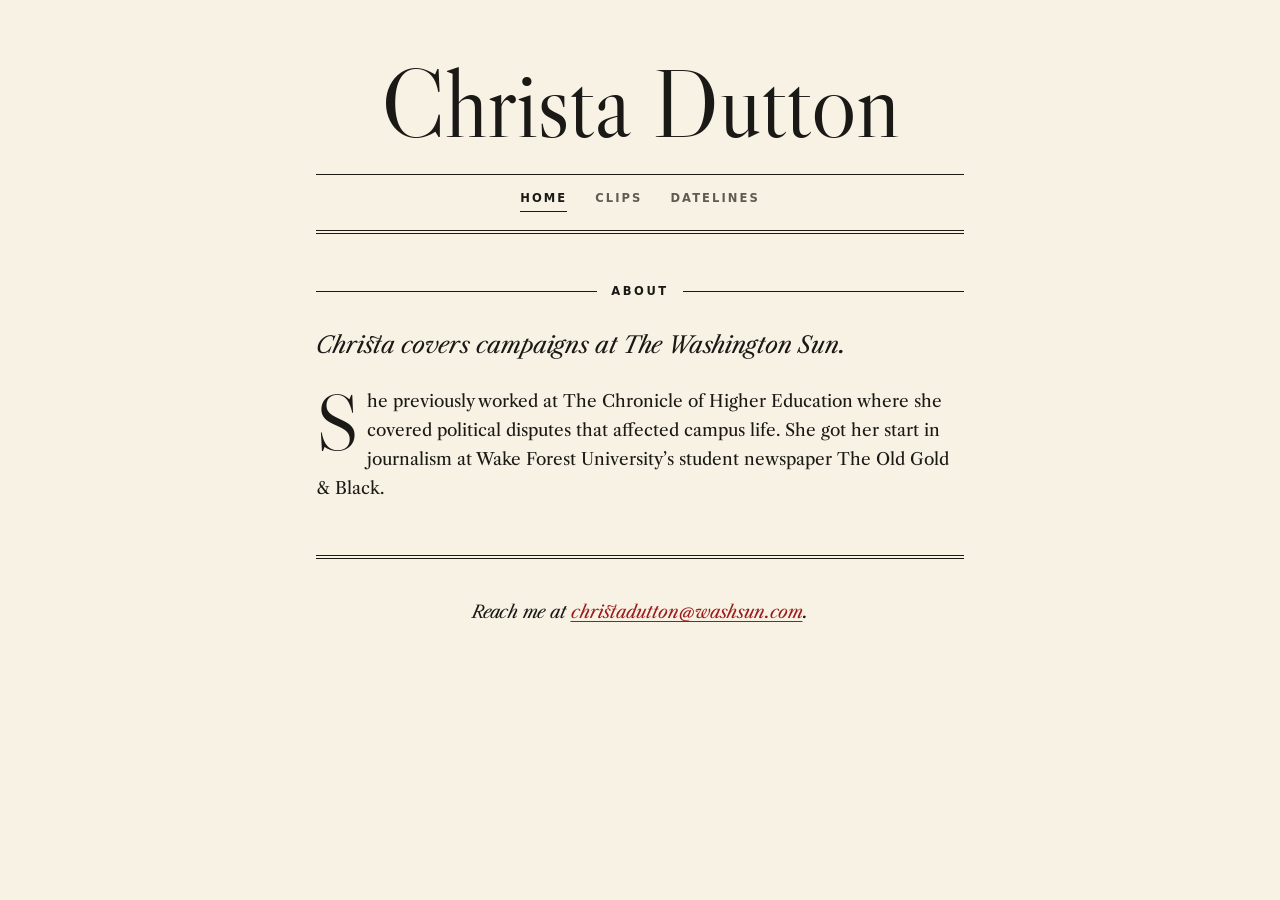
==== commit 61097875: "Switch to cream background and a more classic Caslon look Co-Authored-By: Claude Opus 5.5 <noreply@a" ====
--- a/index.html
+++ b/index.html
@@ -7,7 +7,7 @@
   <meta name="description" content="Christa Dutton, campaigns reporter at The Washington Sun.">
   <link rel="preconnect" href="https://fonts.googleapis.com">
   <link rel="preconnect" href="https://fonts.gstatic.com" crossorigin>
-  <link rel="stylesheet" href="https://fonts.googleapis.com/css2?family=Libre+Caslon+Text:ital,wght@0,400;0,700;1,400&family=Playfair+Display:ital,wght@0,400;0,700;0,900;1,400;1,700&display=swap">
+  <link rel="stylesheet" href="https://fonts.googleapis.com/css2?family=Libre+Caslon+Display&family=Libre+Caslon+Text:ital,wght@0,400;0,700;1,400&display=swap">
   <link rel="stylesheet" href="style.css">
 </head>
 <body>
--- a/style.css
+++ b/style.css
@@ -1,32 +1,32 @@
 /*
-  Look: a crossover of a literary weekly and a fashion-forward culture site.
-  - Literary: Caslon body text, centered masthead, double rules, drop cap, small caps.
-  - Fashion: high-contrast Didone display type, big italics, tight headlines,
-    tracked-out uppercase labels.
+  Look: a classic literary weekly with a light touch of a fashion-forward culture site.
+  - Literary (leading): cream paper, Caslon type throughout, centered masthead,
+    double rules, black drop cap, quiet color.
+  - Fashion (accent): big italic lead, tracked-out uppercase labels.
 */
 :root {
-  --bg: #e6e9d2;
-  --text: #161512;
-  --muted: #4f5244;
-  --rule: #b9bf9a;
-  --ink-rule: #161512;
-  --accent: #8a1c1c;
-  --placeholder-bg: #dce0c3;
-  --map-ink: #3d4230;
-  --display: "Playfair Display", "Didot", "Bodoni 72", Georgia, serif;
+  --bg: #f7f2e4;
+  --text: #1a1916;
+  --muted: #5f5b52;
+  --rule: #d9d0bb;
+  --ink-rule: #1a1916;
+  --accent: #9b1c1c;
+  --placeholder-bg: #efe8d5;
+  --map-ink: #3b3934;
+  --display: "Libre Caslon Display", "Big Caslon", "Libre Caslon Text", Georgia, serif;
   --body: "Libre Caslon Text", "Big Caslon", Georgia, "Times New Roman", serif;
   --label: system-ui, -apple-system, "Segoe UI", Roboto, "Helvetica Neue", sans-serif;
 }
 @media (prefers-color-scheme: dark) {
   :root {
-    --bg: #1d2016;
-    --text: #efede6;
-    --muted: #aaa79d;
-    --rule: #424832;
-    --ink-rule: #efede6;
+    --bg: #1c1b18;
+    --text: #efeadc;
+    --muted: #aca595;
+    --rule: #3e3b33;
+    --ink-rule: #efeadc;
     --accent: #e8857a;
-    --placeholder-bg: #262a1d;
-    --map-ink: #c9ccb8;
+    --placeholder-bg: #262420;
+    --map-ink: #cfc9b8;
   }
 }
 * { box-sizing: border-box; }
@@ -56,10 +56,10 @@
 h1 {
   margin: 0;
   font-family: var(--display);
-  font-size: clamp(3rem, 13vw, 5.75rem);
-  font-weight: 900;
-  line-height: 0.95;
-  letter-spacing: -0.03em;
+  font-size: clamp(3rem, 13vw, 6rem);
+  font-weight: 400;
+  line-height: 1;
+  letter-spacing: -0.01em;
 }
 h1 a { color: inherit; text-decoration: none; }
 nav {
@@ -78,7 +78,7 @@
 }
 nav a { color: var(--muted); text-decoration: none; padding: 2px 0; }
 nav a:hover { color: var(--accent); }
-nav a[aria-current="page"] { color: var(--text); border-bottom: 2px solid var(--accent); }
+nav a[aria-current="page"] { color: var(--text); border-bottom: 1px solid var(--ink-rule); }
 
 /* ---------- Section heads ---------- */
 section { margin-bottom: 52px; }
@@ -92,7 +92,7 @@
   font-weight: 700;
   letter-spacing: 0.22em;
   text-transform: uppercase;
-  color: var(--accent);
+  color: var(--text);
 }
 h2::before, h2::after {
   content: "";
@@ -103,19 +103,19 @@
 /* ---------- About ---------- */
 #about p { margin: 0 0 1.1em; }
 #about p:first-of-type {
-  font-family: var(--display);
-  font-style: italic;
-  font-size: 1.6rem;
-  line-height: 1.3;
+  font-family: var(--body);
+  font-style: italic;
+  font-size: 1.45rem;
+  line-height: 1.4;
 }
 #about p:nth-of-type(2)::first-letter {
   float: left;
   margin: 0.06em 0.1em 0 0;
   font-family: var(--display);
-  font-weight: 900;
-  font-size: 4.4em;
+  font-weight: 400;
+  font-size: 4.6em;
   line-height: 0.8;
-  color: var(--accent);
+  color: var(--text);
 }
 
 /* ---------- Story lists ---------- */
@@ -133,10 +133,9 @@
   display: block;
   color: var(--text);
   font-family: var(--display);
-  font-size: 1.45rem;
-  font-weight: 700;
+  font-size: 1.6rem;
+  font-weight: 400;
   line-height: 1.2;
-  letter-spacing: -0.01em;
   text-decoration: none;
 }
 .clips a:hover { color: var(--accent); }
@@ -153,7 +152,7 @@
 .more {
   margin: 24px 0 0;
   text-align: center;
-  font-family: var(--display);
+  font-family: var(--body);
   font-style: italic;
   font-size: 1.1rem;
 }
@@ -176,9 +175,9 @@
   padding-top: 22px;
   border-top: 4px double var(--ink-rule);
   text-align: center;
-  font-family: var(--display);
-  font-style: italic;
-  font-size: 1.15rem;
+  font-family: var(--body);
+  font-style: italic;
+  font-size: 1.1rem;
   color: var(--text);
 }
 
@@ -187,11 +186,10 @@
 h3 {
   margin: 0;
   font-family: var(--display);
-  font-style: italic;
-  font-weight: 400;
-  font-size: 2.1rem;
+  font-style: normal;
+  font-weight: 400;
+  font-size: 2.2rem;
   line-height: 1.1;
-  letter-spacing: -0.01em;
 }
 .when {
   margin: 6px 0 10px;
@@ -220,10 +218,10 @@
 .map-pins a:hover circle, .map-pins a:focus circle { r: 9; }
 .map-label {
   font-variant-numeric: lining-nums;
-  font-family: var(--display);
-  font-style: italic;
-  font-size: 25px;
-  font-weight: 700;
+  font-family: var(--body);
+  font-style: italic;
+  font-size: 23px;
+  font-weight: 400;
   fill: var(--text);
   paint-order: stroke;
   stroke: var(--bg);
@@ -231,7 +229,7 @@
   stroke-linejoin: round;
 }
 @media (max-width: 520px) {
-  .map-label { font-size: 31px; stroke-width: 8px; }
+  .map-label { font-size: 30px; stroke-width: 8px; }
   .map-pins circle { r: 9; }
 }
 .map-pins .pin { cursor: pointer; }
@@ -242,8 +240,8 @@
   max-width: 280px;
   padding: 12px 16px;
   background: var(--bg);
-  border: 1px solid var(--ink-rule);
-  box-shadow: 4px 4px 0 var(--ink-rule);
+  border: 1px solid var(--rule);
+  box-shadow: 0 6px 20px rgba(40, 32, 16, 0.14);
   pointer-events: none;
   font-size: 0.85rem;
   line-height: 1.3;
@@ -251,7 +249,7 @@
 .map-tip[hidden] { display: none; }
 .map-tip-city {
   margin: 0 0 8px;
-  color: var(--accent);
+  color: var(--muted);
   font-family: var(--label);
   font-size: 0.65rem;
   font-weight: 700;
@@ -259,6 +257,6 @@
   text-transform: uppercase;
 }
 .map-tip ul { margin: 0; padding: 0; list-style: none; }
-.map-tip li { font-family: var(--display); font-weight: 700; font-size: 1.05em; }
+.map-tip li { font-family: var(--display); font-weight: 400; font-size: 1.15em; }
 .map-tip.compact { font-size: 0.75rem; padding: 8px 10px; }
 .map-tip li + li { margin-top: 6px; padding-top: 6px; border-top: 1px solid var(--rule); }
